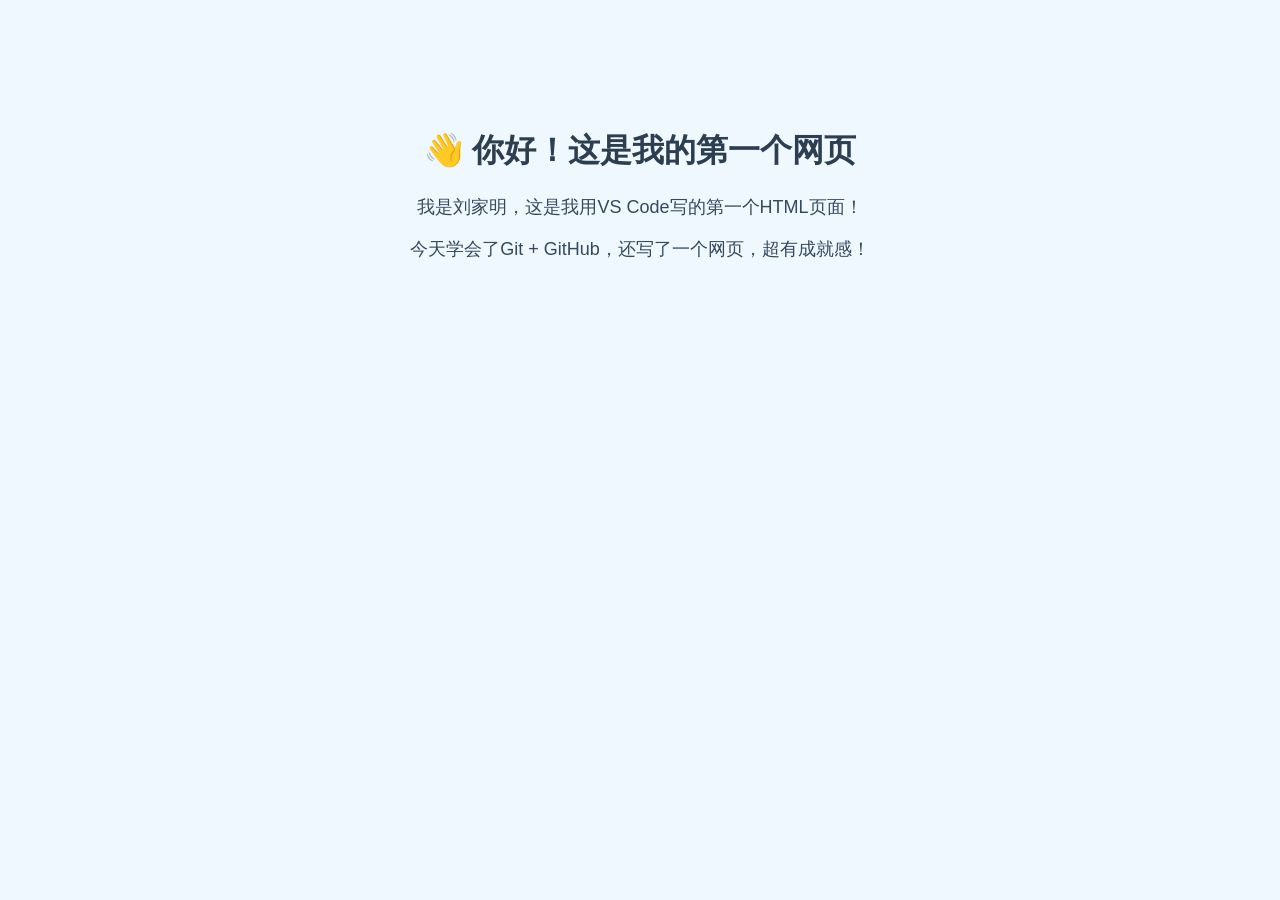
==== index.html @ 687d3c49 "新增第一个网页index.html" ====
<!DOCTYPE html>
<html lang="zh-CN">
<head>
    <meta charset="UTF-8">
    <meta name="viewport" content="width=device-width, initial-scale=1.0">
    <title>我的第一个网页</title>
    <style>
        /* 简单美化一下 */
        body {
            font-family: "微软雅黑", sans-serif;
            background-color: #f0f8ff;
            text-align: center;
            padding-top: 100px;
        }
        h1 {
            color: #2c3e50;
        }
        p {
            color: #34495e;
            font-size: 18px;
        }
    </style>
</head>
<body>
    <h1>👋 你好！这是我的第一个网页</h1>
    <p>我是刘家明，这是我用VS Code写的第一个HTML页面！</p>
    <p>今天学会了Git + GitHub，还写了一个网页，超有成就感！</p>
</body>
</html>
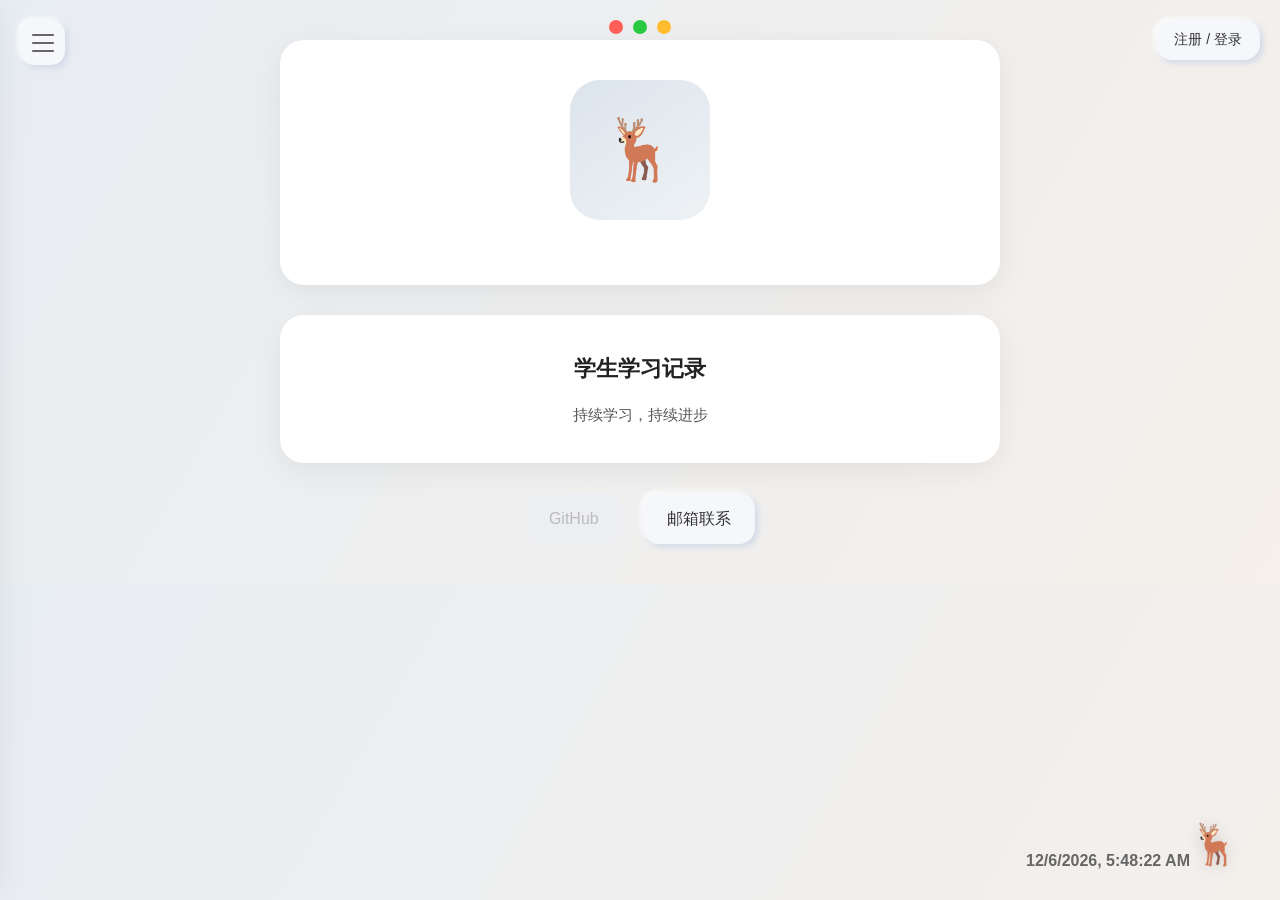
==== commit bc7cbdb1: "Add files via upload" ====
--- a/index.html
+++ b/index.html
@@ -1,29 +1,89 @@
-<!DOCTYPE html>
-<html lang="zh-CN">
-<head>
-    <meta charset="UTF-8">
-    <meta name="viewport" content="width=device-width, initial-scale=1.0">
-    <title>我的第一个网页</title>
-    <style>
-        /* 简单美化一下 */
-        body {
-            font-family: "微软雅黑", sans-serif;
-            background-color: #f0f8ff;
-            text-align: center;
-            padding-top: 100px;
-        }
-        h1 {
-            color: #2c3e50;
-        }
-        p {
-            color: #34495e;
-            font-size: 18px;
-        }
-    </style>
-</head>
-<body>
-    <h1>👋 你好！这是我的第一个网页</h1>
-    <p>我是刘家明，这是我用VS Code写的第一个HTML页面！</p>
-    <p>今天学会了Git + GitHub，还写了一个网页，超有成就感！</p>
-</body>
+<!DOCTYPE html>
+<html lang="zh-CN">
+<head>
+    <meta charset="UTF-8">
+    <meta name="viewport" content="width=device-width, initial-scale=1.0">
+    <link rel="icon" href="data:image/svg+xml,<svg xmlns='http://www.w3.org/2000/svg' viewBox='0 0 100 100'><text y='.9em' font-size='90'>🦌</text></svg>">
+    <title>moving | 个人主页</title>
+    <link rel="stylesheet" href="style.css">
+</head>
+<body>
+    <div class="deer-icon" id="deerIcon">🦌</div>
+
+    <div class="menu-btn" id="menuBtn">
+        <span></span>
+        <span></span>
+        <span></span>
+    </div>
+
+    <div id="time" style="position: fixed; right: 90px; bottom: 26px; font-size: 16px; font-weight: bold; color: #666;"></div>
+
+    <div style="position: fixed; top: 20px; right: 20px; z-index: 100;">
+        <a href="#" class="link-btn" style="display: inline-block; padding: 8px 18px; border-radius: 16px; background: #f5f7fa; color: #333; text-decoration: none; font-size: 14px; box-shadow: 3px 3px 6px #d1d9e6, -2px -2px 5px #ffffff;">注册 / 登录</a>
+    </div>
+
+    <div class="sidebar" id="sidebar">
+        <a href="#">首页</a>
+        <a href="#">关于我</a>
+        <a href="#" class="disabled">作品展示</a>
+        <a href="#" class="disabled">学习记录</a>
+        <a href="#" class="disabled">学习打卡</a>
+        <a href="#">联系我</a>
+    </div>
+    <div class="mask" id="mask"></div>
+
+    <div class="container">
+        <div style="position: absolute; top: 20px; left: 50%; transform: translateX(-50%); display: flex; gap: 10px; z-index: 10;">
+            <div class="control-btn" title="个人主页" style="width:14px;height:14px;border-radius:50%;background:#ff5f57;cursor:pointer;"></div>
+            <div class="control-btn" title="打卡" style="width:14px;height:14px;border-radius:50%;background:#28c840;cursor:pointer;"></div>
+            <div class="control-btn" title="社区" style="width:14px;height:14px;border-radius:50%;background:#ffbd2e;cursor:pointer;"></div>
+        </div>
+
+        <header>
+            <div class="avatar">
+                <img class="myAvatar" src="avatar.jpg" alt="头像">
+                <div class="guestAvatar" style="display:none; font-size:60px; line-height:140px; text-align:center;">🦌</div>
+            </div>
+            <h1 class="nickName"></h1>
+            <p class="school-info descTxt"></p>
+        </header>
+
+        <section>
+            <div style="text-align: center;">
+                <h2 style="font-size: 22px; font-weight: 600; color: #222;">学生学习记录</h2>
+                <p style="font-size: 15px; color: #555; margin-top: 8px;">持续学习，持续进步</p>
+            </div>
+        </section>
+
+        <div class="links">
+            <a href="https://github.com/moving" class="link-btn disabled" style="padding:12px 24px; border-radius:16px; background:#f5f7fa; box-shadow:3px 3px 6px #d1d9e6, -2px -2px 5px #fff;">GitHub</a>
+            <a href="mailto:wyyid_demaporo@163.com" class="link-btn" style="padding:12px 24px; border-radius:16px; background:#f5f7fa; box-shadow:3px 3px 6px #d1d9e6, -2px -2px 5px #fff;">邮箱联系</a>
+        </div>
+    </div>
+
+    <div class="login-mask" id="loginMask">
+        <div class="login-box">
+            <div class="login-close" id="loginClose">×</div>
+            <div class="login-tab">
+                <span class="active" data-tab="login">登录</span>
+                <span data-tab="reg">注册</span>
+            </div>
+
+            <div class="login-content show" id="loginTab">
+                <input type="text" placeholder="请输入账号">
+                <input type="password" placeholder="请输入密码">
+                <button class="login-btn" id="loginBtn">登录</button>
+            </div>
+
+            <div class="login-content" id="regTab">
+                <input type="text" placeholder="请设置账号">
+                <input type="password" placeholder="设置密码">
+                <input type="password" placeholder="确认密码">
+                <button class="login-btn">注册</button>
+            </div>
+        </div>
+    </div>
+
+    <script src="script.js"></script>
+</body>
 </html>
--- a/style.css
+++ b/style.css
@@ -0,0 +1,280 @@
+* {
+    margin: 0;
+    padding: 0;
+    box-sizing: border-box;
+    font-family: "PingFang SC", "Hiragino Sans GB", "Microsoft YaHei", "Helvetica Neue", sans-serif;
+}
+body {
+    background: linear-gradient(120deg, #e8edf2, #f5f0eb);
+    color: #333;
+    line-height: 1.7;
+    padding: 40px 20px;
+}
+.menu-btn {
+    position: fixed;
+    top: 20px;
+    left: 20px;
+    width: 45px;
+    height: 45px;
+    border-radius: 14px;
+    background: #f5f7fa;
+    box-shadow: 3px 3px 6px #d1d9e6, -2px -2px 5px #ffffff;
+    display: flex;
+    flex-direction: column;
+    align-items: center;
+    justify-content: center;
+    gap: 6px;
+    cursor: pointer;
+    z-index: 100;
+}
+.menu-btn span {
+    width: 22px;
+    height: 2px;
+    background: #666;
+    border-radius: 1px;
+}
+.sidebar {
+    position: fixed;
+    top: 0;
+    left: 0;
+    width: 260px;
+    height: 100vh;
+    background: #fff;
+    border-radius: 0 24px 24px 0;
+    box-shadow: 4px 0 30px rgba(0, 0, 0, 0.05);
+    padding: 60px 30px;
+    transform: translateX(-100%);
+    transition: transform 0.3s ease;
+    z-index: 99;
+}
+.sidebar.active {
+    transform: translateX(0);
+}
+.sidebar a {
+    display: block;
+    padding: 14px 16px;
+    margin-bottom: 10px;
+    border-radius: 16px;
+    color: #333;
+    text-decoration: none;
+    font-size: 16px;
+    position: relative;
+    overflow: hidden;
+}
+.sidebar a::before {
+    content: "";
+    position: absolute;
+    left: 0;
+    top: 0;
+    width: 0%;
+    height: 100%;
+    background: linear-gradient(to right, #d1d9e688, #f5f7fa);
+    transition: width 0.3s ease;
+    z-index: -1;
+}
+.sidebar a:hover::before {
+    width: 100%;
+}
+.mask {
+    position: fixed;
+    top: 0;
+    left: 0;
+    width: 100%;
+    height: 100vh;
+    background: rgba(0, 0, 0, 0.2);
+    opacity: 0;
+    visibility: hidden;
+    transition: 0.3s;
+    z-index: 98;
+}
+.mask.active {
+    opacity: 1;
+    visibility: visible;
+}
+.container {
+    max-width: 720px;
+    margin: 0 auto;
+}
+header {
+    background: #ffffff;
+    border-radius: 24px;
+    padding: 40px;
+    text-align: center;
+    box-shadow: 0 8px 30px rgba(0, 0, 0, 0.06);
+    margin-bottom: 30px;
+}
+.avatar {
+    width: 140px;
+    height: 140px;
+    border-radius: 30px;
+    overflow: hidden;
+    margin: 0 auto 25px;
+    display: flex;
+    align-items: center;
+    justify-content: center;
+    background: linear-gradient(145deg, #dce4ec, #eef2f5);
+    position: relative;
+}
+.avatar img {
+    width: 100%;
+    height: 100%;
+    object-fit: cover;
+}
+.myAvatar, .guestAvatar {
+    position: absolute;
+    left: 0;
+    top: 0;
+    width: 100%;
+    height: 100%;
+}
+h1 {
+    font-size: 28px;
+    font-weight: 500;
+    color: #222;
+    margin-bottom: 8px;
+}
+.school-info {
+    font-size: 16px;
+    color: #666;
+}
+section {
+    background: #fff;
+    border-radius: 24px;
+    padding: 35px;
+    margin-bottom: 30px;
+    box-shadow: 0 8px 30px rgba(0, 0, 0, 0.06);
+}
+h2 {
+    font-size: 20px;
+    font-weight: 500;
+    color: #333;
+    margin-bottom: 15px;
+}
+.links {
+    text-align: center;
+    margin-top: 20px;
+}
+.links a {
+    display: inline-block;
+    padding: 12px 24px;
+    margin: 0 8px;
+    border-radius: 16px;
+    background: #f5f7fa;
+    color: #333;
+    text-decoration: none;
+    font-size: 16px;
+    box-shadow: 3px 3px 6px #d1d9e6, -2px -2px 5px #ffffff;
+}
+.deer-icon {
+    position: fixed;
+    bottom: 30px;
+    right: 30px;
+    width: 60px;
+    height: 60px;
+    font-size: 40px;
+    cursor: pointer;
+    z-index: 100;
+    filter: drop-shadow(0 2px 8px rgba(0, 0, 0, 0.15));
+}
+.deer-icon.clicked {
+    animation: shake 0.4s ease;
+}
+@keyframes shake {
+    0% { transform: rotate(0deg) scale(1); }
+    25% { transform: rotate(-15deg) scale(1.1); }
+    50% { transform: rotate(15deg) scale(1.1); }
+    75% { transform: rotate(-10deg) scale(1.05); }
+    100% { transform: rotate(0deg) scale(1); }
+}
+.control-btn:hover {
+    filter: brightness(1.1);
+}
+.link-btn {
+    transition: all 0.3s ease;
+}
+.link-btn:hover {
+    background: #eef2f5 !important;
+    box-shadow: 2px 2px 4px #d1d9e6, -1px -1px 3px #ffffff !important;
+}
+a.disabled {
+    color: #bbb !important;
+    cursor: not-allowed !important;
+    pointer-events: none !important;
+    background: #eceef2 !important;
+    box-shadow: none !important;
+}
+.login-mask {
+    position: fixed;
+    top: 0;
+    left: 0;
+    width: 100%;
+    height: 100vh;
+    background: rgba(0,0,0,0.4);
+    z-index: 200;
+    display: none;
+}
+.login-mask.show {
+    display: block;
+}
+.login-box {
+    width: 340px;
+    background: #fff;
+    border-radius: 20px;
+    padding: 30px;
+    position: absolute;
+    top: 50%;
+    left: 50%;
+    transform: translate(-50%,-50%);
+    box-shadow: 0 10px 40px rgba(0,0,0,0.2);
+}
+.login-close {
+    position: absolute;
+    top: 15px;
+    right: 20px;
+    font-size: 24px;
+    cursor: pointer;
+    color: #888;
+}
+.login-close:hover {
+    color: #333;
+}
+.login-tab {
+    display: flex;
+    justify-content: center;
+    gap: 30px;
+    margin-bottom: 20px;
+}
+.login-tab span {
+    font-size: 17px;
+    cursor: pointer;
+    padding: 4px 0;
+}
+.login-tab span.active {
+    font-weight: bold;
+    border-bottom: 2px solid #d1d9e6;
+}
+.login-content {
+    display: none;
+}
+.login-content.show {
+    display: block;
+}
+.login-content input {
+    width: 100%;
+    padding: 12px 14px;
+    margin-bottom: 14px;
+    border: 1px solid #eee;
+    border-radius: 12px;
+    outline: none;
+    font-size: 15px;
+}
+.login-btn {
+    width: 100%;
+    padding: 12px;
+    border: none;
+    border-radius: 12px;
+    background: #f5f7fa;
+    box-shadow: 2px 2px 5px #d1d9e6, -1px -1px 3px #fff;
+    cursor: pointer;
+    font-size: 16px;
+}
